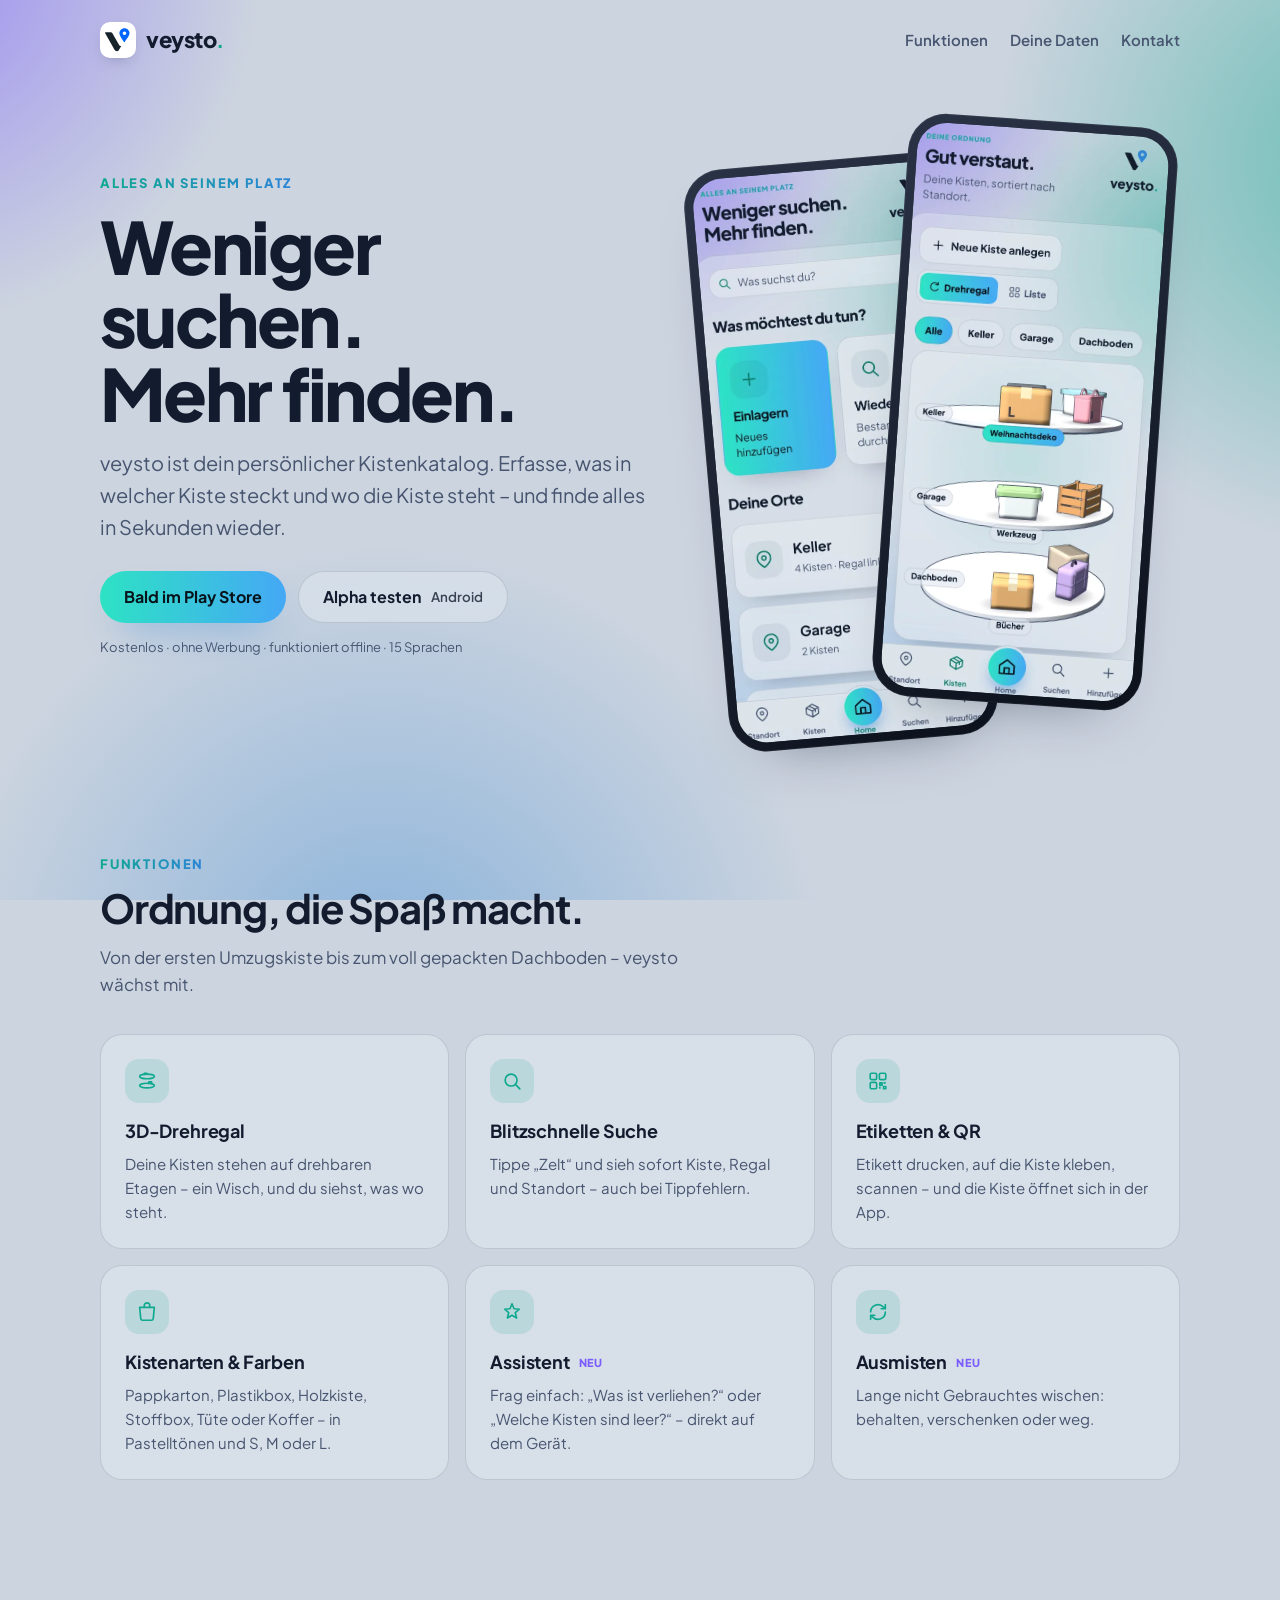
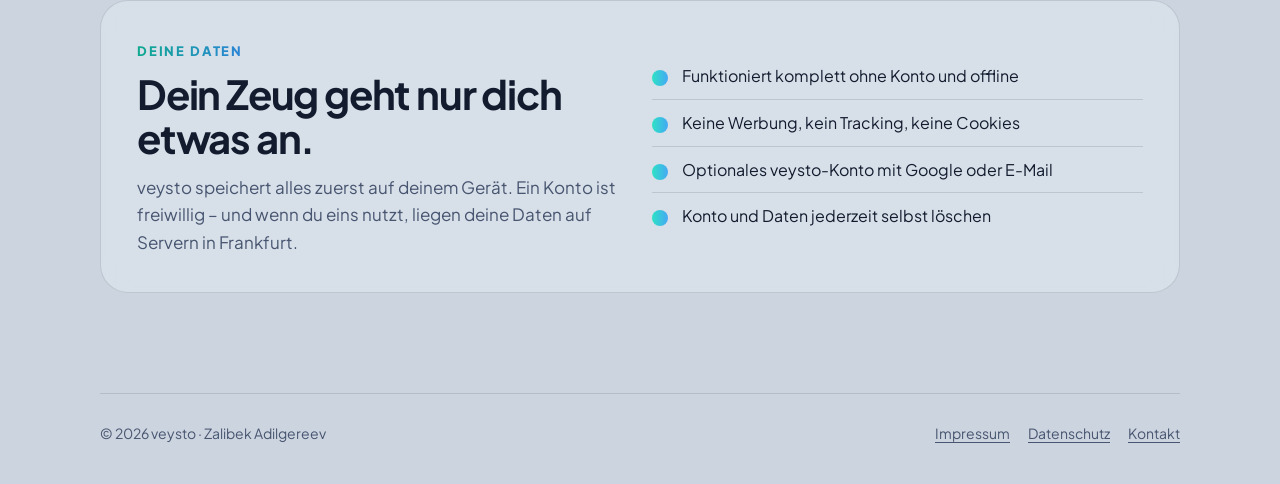
==== index.html @ 1f77a946 "Website veysto.com: Startseite, Impressum, Datenschutz Co-Authored-By: Claude Opus 5.5 <noreply@anth" ====
<!DOCTYPE html>
<html lang="de">
<head>
<meta charset="utf-8">
<meta name="viewport" content="width=device-width, initial-scale=1, viewport-fit=cover">
<title>veysto. – Weniger suchen. Mehr finden.</title>
<meta name="description" content="veysto ist dein persönlicher Kistenkatalog: Kisten, Orte und Dinge erfassen, mit QR-Etiketten versehen und in Sekunden wiederfinden.">
<meta name="theme-color" content="#ccd4df" media="(prefers-color-scheme: light)">
<meta name="theme-color" content="#0d1119" media="(prefers-color-scheme: dark)">
<link rel="icon" href="assets/icon.svg" type="image/svg+xml">
<link rel="preload" href="assets/jakarta.woff2" as="font" type="font/woff2" crossorigin>
<link rel="stylesheet" href="assets/site.css">
<meta property="og:title" content="veysto. – Weniger suchen. Mehr finden.">
<meta property="og:description" content="Dein persönlicher Kistenkatalog für Keller, Dachboden und Garage.">
<meta property="og:image" content="https://veysto.com/assets/shelf-light.webp">
</head>
<body>
<div class="wrap">
<header class="top">
 <a class="brand" href="./"><img src="assets/icon.svg" alt=""><span>veysto<b>.</b></span></a>
 <nav class="top"><a href="#funktionen">Funktionen</a><a href="#datenschutz">Deine Daten</a><a href="mailto:kontakt@veysto.com">Kontakt</a></nav>
</header>

<main>
<section class="hero">
 <div>
  <span class="eyebrow">Alles an seinem Platz</span>
  <h1>Weniger suchen.<br>Mehr finden.</h1>
  <p class="lead">veysto ist dein persönlicher Kistenkatalog. Erfasse, was in welcher Kiste steckt und wo die Kiste steht – und finde alles in Sekunden wieder.</p>
  <div class="cta">
   <span class="btn primary">Bald im Play Store</span>
   <a class="btn" href="mailto:kontakt@veysto.com?subject=Android-Alpha">Alpha testen <small>Android</small></a>
  </div>
  <p class="note">Kostenlos · ohne Werbung · funktioniert offline · 15 Sprachen</p>
 </div>
 <div class="phones" aria-hidden="true">
  <div class="phone a"><img class="light" src="assets/home-light.webp" alt=""><img class="dark" src="assets/home-dark.webp" alt=""></div>
  <div class="phone b"><img class="light" src="assets/shelf-light.webp" alt=""><img class="dark" src="assets/shelf-dark.webp" alt=""></div>
 </div>
</section>

<section id="funktionen">
 <span class="eyebrow">Funktionen</span>
 <h2>Ordnung, die Spaß macht.</h2>
 <p class="sub">Von der ersten Umzugskiste bis zum voll gepackten Dachboden – veysto wächst mit.</p>
 <div class="grid">
  <div class="card"><div class="ic"><svg viewBox="0 0 24 24" fill="none" stroke="currentColor" stroke-width="1.8" stroke-linecap="round" stroke-linejoin="round"><ellipse cx="12" cy="7" rx="8" ry="2.5"/><ellipse cx="12" cy="17" rx="8" ry="2.5"/><path d="M9 4.8v-1.3h3v1.3M14 14.8v-1.8h3v1.8"/></svg></div><h3>3D-Drehregal</h3><p>Deine Kisten stehen auf drehbaren Etagen – ein Wisch, und du siehst, was wo steht.</p></div>
  <div class="card"><div class="ic"><svg viewBox="0 0 24 24" fill="none" stroke="currentColor" stroke-width="1.8" stroke-linecap="round"><circle cx="11" cy="11" r="6.5"/><path d="m16 16 4.5 4.5"/></svg></div><h3>Blitzschnelle Suche</h3><p>Tippe „Zelt“ und sieh sofort Kiste, Regal und Standort – auch bei Tippfehlern.</p></div>
  <div class="card"><div class="ic"><svg viewBox="0 0 24 24" fill="none" stroke="currentColor" stroke-width="1.8" stroke-linejoin="round"><rect x="3.5" y="3.5" width="7" height="7" rx="1.5"/><rect x="13.5" y="3.5" width="7" height="7" rx="1.5"/><rect x="3.5" y="13.5" width="7" height="7" rx="1.5"/><path d="M14 14h2.5v2.5H14zM18 18h2.5v2.5H18zM18 14h2.5M14 18v2.5"/></svg></div><h3>Etiketten &amp; QR</h3><p>Etikett drucken, auf die Kiste kleben, scannen – und die Kiste öffnet sich in der App.</p></div>
  <div class="card"><div class="ic"><svg viewBox="0 0 24 24" fill="none" stroke="currentColor" stroke-width="1.8" stroke-linecap="round" stroke-linejoin="round"><path d="M4 7h16l-1.2 12.2a2 2 0 0 1-2 1.8H7.2a2 2 0 0 1-2-1.8z"/><path d="M9 7V5a3 3 0 0 1 6 0v2"/></svg></div><h3>Kistenarten &amp; Farben</h3><p>Pappkarton, Plastikbox, Holzkiste, Stoffbox, Tüte oder Koffer – in Pastelltönen und S, M oder L.</p></div>
  <div class="card"><div class="ic"><svg viewBox="0 0 24 24" fill="none" stroke="currentColor" stroke-width="1.8" stroke-linecap="round" stroke-linejoin="round"><path d="M12 3l2.2 5.4L20 9l-4.4 3.8L17 18.5 12 15.6 7 18.5l1.4-5.7L4 9l5.8-.6z"/></svg></div><h3>Assistent <span class="tag">Neu</span></h3><p>Frag einfach: „Was ist verliehen?“ oder „Welche Kisten sind leer?“ – direkt auf dem Gerät.</p></div>
  <div class="card"><div class="ic"><svg viewBox="0 0 24 24" fill="none" stroke="currentColor" stroke-width="1.8" stroke-linecap="round" stroke-linejoin="round"><path d="M4 12a8 8 0 0 1 13.7-5.6L20 8.5M20 4v4.5h-4.5M20 12a8 8 0 0 1-13.7 5.6L4 15.5M4 20v-4.5h4.5"/></svg></div><h3>Ausmisten <span class="tag">Neu</span></h3><p>Lange nicht Gebrauchtes wischen: behalten, verschenken oder weg.</p></div>
 </div>
</section>

<section id="datenschutz">
 <div class="privacy">
  <div>
   <span class="eyebrow">Deine Daten</span>
   <h2>Dein Zeug geht nur dich etwas an.</h2>
   <p class="sub" style="margin:0">veysto speichert alles zuerst auf deinem Gerät. Ein Konto ist freiwillig – und wenn du eins nutzt, liegen deine Daten auf Servern in Frankfurt.</p>
  </div>
  <ul>
   <li>Funktioniert komplett ohne Konto und offline</li>
   <li>Keine Werbung, kein Tracking, keine Cookies</li>
   <li>Optionales veysto-Konto mit Google oder E-Mail</li>
   <li>Konto und Daten jederzeit selbst löschen</li>
  </ul>
 </div>
</section>
</main>

<footer>
 <span>© 2026 veysto · Zalibek Adilgereev</span>
 <span><a href="impressum.html">Impressum</a><a href="datenschutz.html">Datenschutz</a><a href="mailto:kontakt@veysto.com">Kontakt</a></span>
</footer>
</div>
</body>
</html>
---- assets/site.css ----
@font-face{font-family:"Plus Jakarta Sans";src:url(jakarta.woff2) format("woff2");font-weight:200 800;font-display:swap}
:root{--bg:#ccd4df;--paper:rgba(222,229,238,.62);--solid:#dbe2eb;--ink:#121c2e;--muted:#475570;--line:rgba(21,32,51,.13);--a1:#0fa98f;--a2:#2b84d6;--a3:#7b5cff;--grad:linear-gradient(90deg,#2de2c4,#45a8f5);--cloud:.75;--shadow:0 30px 60px -40px rgba(23,35,58,.55);color-scheme:light}
@media (prefers-color-scheme:dark){:root{--bg:#0d1119;--paper:rgba(255,255,255,.05);--solid:#161d2a;--ink:#eef3fa;--muted:#94a1b6;--line:rgba(255,255,255,.1);--a1:#2de2c4;--a2:#45a8f5;--grad:linear-gradient(90deg,#2de2c4,#45a8f5);--cloud:.5;--shadow:0 30px 60px -40px rgba(0,0,0,.9);color-scheme:dark}}
*{box-sizing:border-box}
html{-webkit-text-size-adjust:100%;scroll-behavior:smooth}
body{margin:0;font-family:"Plus Jakarta Sans",system-ui,-apple-system,"Segoe UI",Roboto,sans-serif;color:var(--ink);line-height:1.6;background:radial-gradient(520px 520px at -8% -4%,color-mix(in srgb,var(--a3) calc(var(--cloud)*80%),transparent),transparent 70%),radial-gradient(560px 560px at 108% 18%,color-mix(in srgb,var(--a1) calc(var(--cloud)*70%),transparent),transparent 70%),radial-gradient(640px 640px at 30% 110%,color-mix(in srgb,var(--a2) calc(var(--cloud)*55%),transparent),transparent 70%),var(--bg);background-attachment:fixed;min-height:100vh}
a{color:var(--a2);text-underline-offset:3px}
.wrap{width:min(1080px,100% - 40px);margin:0 auto}
header.top{display:flex;align-items:center;justify-content:space-between;padding:22px 0}
.brand{display:flex;align-items:center;gap:10px;font-weight:800;font-size:22px;letter-spacing:-.02em;color:var(--ink);text-decoration:none}
.brand img{width:36px;height:36px;border-radius:10px;box-shadow:0 6px 18px -10px rgba(23,35,58,.6)}
.brand b{color:var(--a1)}
nav.top a{color:var(--muted);text-decoration:none;font-weight:600;font-size:15px;margin-left:22px}
nav.top a:hover{color:var(--ink)}
.hero{display:grid;grid-template-columns:1.05fr .95fr;gap:40px;align-items:center;padding:40px 0 70px}
.eyebrow{display:inline-block;font-size:13px;font-weight:800;letter-spacing:.14em;text-transform:uppercase;background:linear-gradient(90deg,var(--a1),var(--a2));-webkit-background-clip:text;background-clip:text;color:transparent}
h1{font-size:clamp(40px,6.4vw,72px);line-height:1.02;letter-spacing:-.035em;margin:14px 0 18px;font-weight:800}
.lead{font-size:clamp(17px,2vw,20px);color:var(--muted);max-width:30em;margin:0 0 28px}
.cta{display:flex;flex-wrap:wrap;gap:12px;align-items:center}
.btn{display:inline-flex;align-items:center;gap:10px;height:52px;padding:0 24px;border-radius:999px;font-weight:700;font-size:16px;text-decoration:none;border:1px solid var(--line);color:var(--ink);background:var(--paper);backdrop-filter:blur(12px)}
.btn.primary{background:var(--grad);color:#07131a;border:0;box-shadow:0 18px 36px -20px color-mix(in srgb,var(--a2) 80%,transparent)}
.btn small{font-weight:600;opacity:.8}
.note{font-size:13px;color:var(--muted);margin-top:14px}
.phones{position:relative;height:600px}
.phone{position:absolute;width:270px;aspect-ratio:390/844;border-radius:38px;padding:9px;background:linear-gradient(150deg,#2a3346,#0c111b);box-shadow:var(--shadow),0 0 0 1px rgba(255,255,255,.06) inset}
.phone img{display:block;width:100%;height:100%;object-fit:cover;object-position:top;border-radius:30px}
.phone.a{left:4%;top:40px;transform:rotate(-5deg)}
.phone.b{right:4%;top:0;transform:rotate(4deg)}
.phone .dark{display:none}
@media (prefers-color-scheme:dark){.phone .light{display:none}.phone .dark{display:block}}
section{padding:60px 0}
h2{font-size:clamp(28px,4vw,40px);letter-spacing:-.03em;line-height:1.1;margin:10px 0 14px}
.sub{color:var(--muted);max-width:36em;margin:0 0 36px;font-size:17px}
.grid{display:grid;grid-template-columns:repeat(3,1fr);gap:16px}
.card{background:var(--paper);border:1px solid var(--line);border-radius:22px;padding:24px;backdrop-filter:blur(14px)}
.card .ic{width:44px;height:44px;border-radius:14px;display:grid;place-items:center;background:color-mix(in srgb,var(--a1) 14%,transparent);color:var(--a1);margin-bottom:14px}
.card .ic svg{width:22px;height:22px}
.card h3{margin:0 0 6px;font-size:18px;letter-spacing:-.01em}
.card p{margin:0;color:var(--muted);font-size:15px}
.tag{display:inline-block;font-size:11px;font-weight:800;letter-spacing:.08em;text-transform:uppercase;color:var(--a3);margin-left:6px;vertical-align:2px}
.privacy{display:grid;grid-template-columns:1fr 1fr;gap:24px;align-items:center;background:var(--paper);border:1px solid var(--line);border-radius:28px;padding:36px;backdrop-filter:blur(14px)}
.privacy ul{margin:0;padding:0;list-style:none}
.privacy li{padding:10px 0 10px 30px;position:relative;border-bottom:1px solid var(--line)}
.privacy li:last-child{border:0}
.privacy li:before{content:"";position:absolute;left:0;top:17px;width:16px;height:16px;border-radius:50%;background:var(--grad)}
footer{border-top:1px solid var(--line);margin-top:40px;padding:28px 0 40px;color:var(--muted);font-size:14px;display:flex;flex-wrap:wrap;gap:16px;justify-content:space-between}
footer a{color:var(--muted);margin-left:18px}
.legal{max-width:760px;padding:20px 0 40px}
.legal h1{font-size:clamp(34px,5vw,48px)}
.legal h2{font-size:22px;margin:36px 0 8px}
.legal h3{font-size:17px;margin:22px 0 4px}
.legal p,.legal li{color:var(--ink);font-size:16px}
.legal .muted{color:var(--muted)}
.legal address{font-style:normal}
@media (max-width:860px){.hero{grid-template-columns:1fr;padding-top:10px}.phones{height:520px}.phone{width:230px}.grid{grid-template-columns:1fr 1fr}.privacy{grid-template-columns:1fr;padding:26px}nav.top a:not(:last-child){display:none}}
@media (max-width:560px){.grid{grid-template-columns:1fr}.phones{height:440px}.phone{width:190px;border-radius:30px;padding:7px}.phone img{border-radius:24px}footer a{margin:0 16px 0 0}}
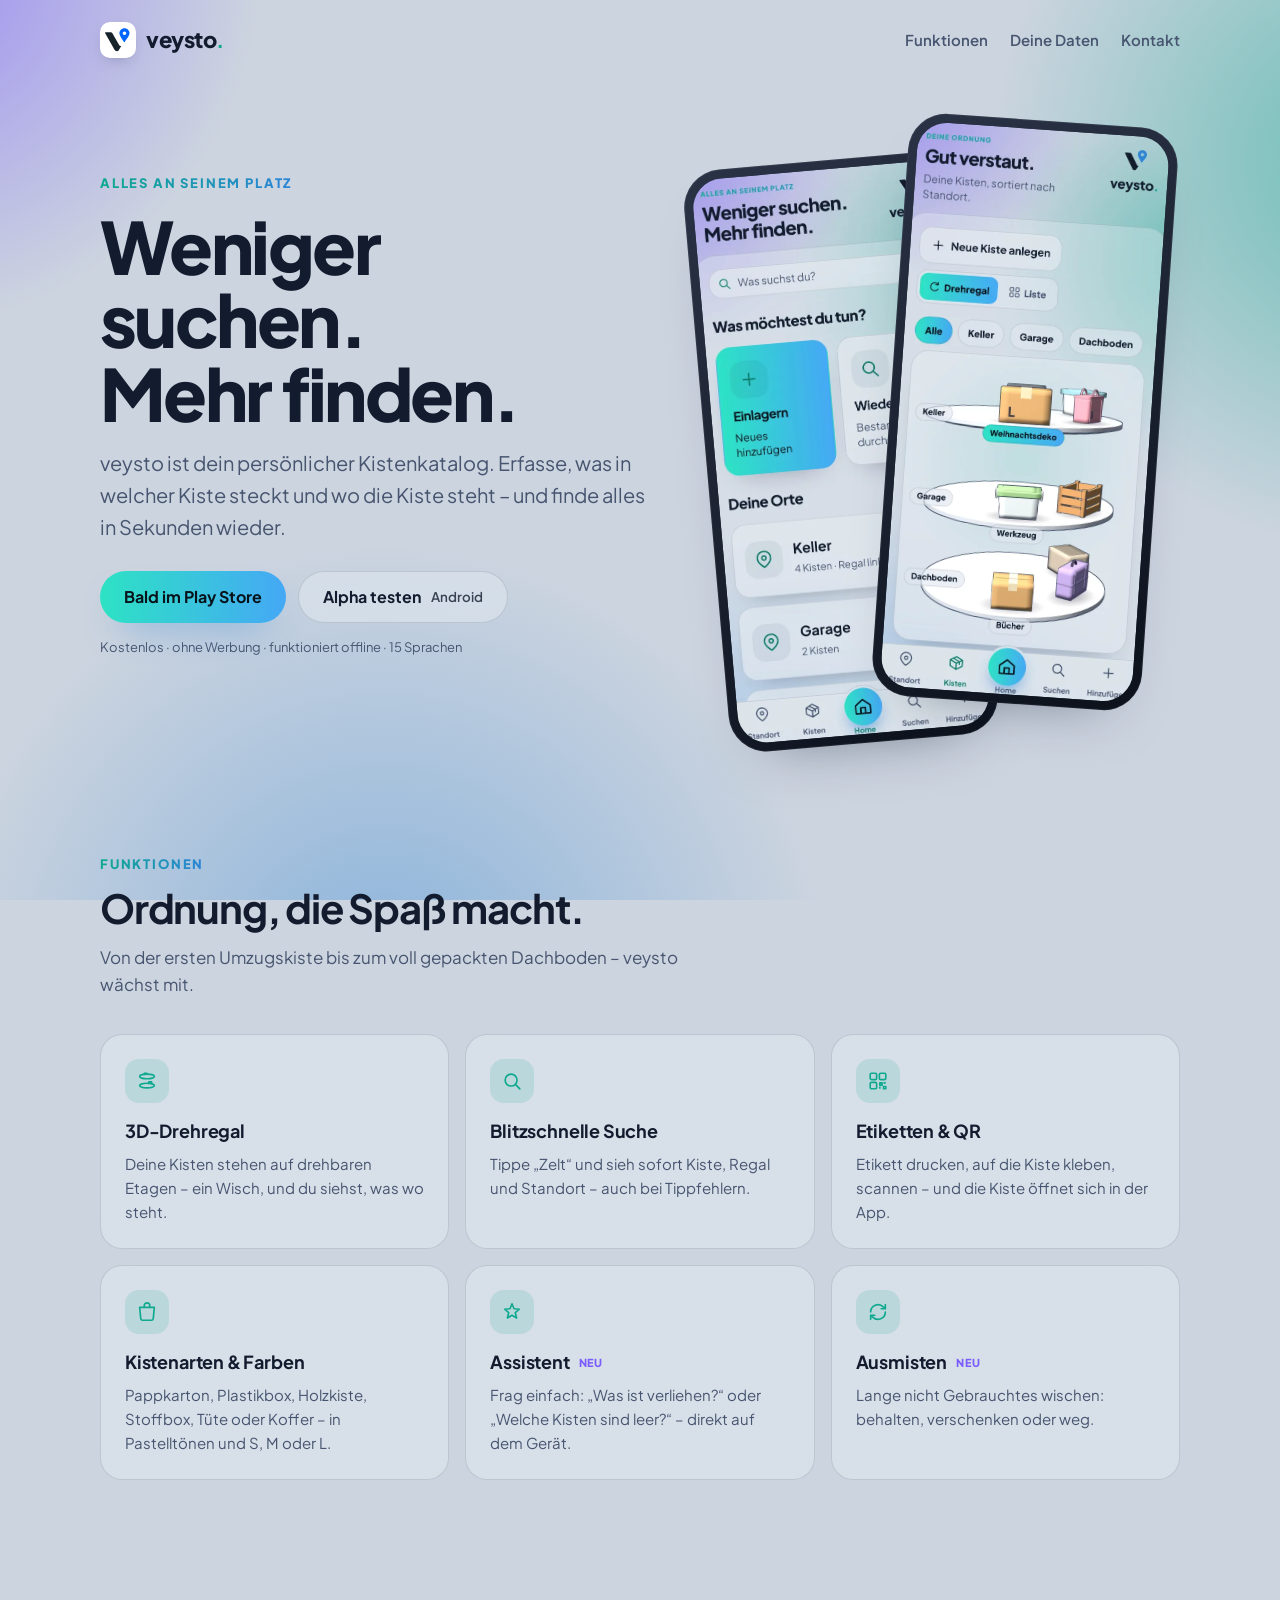
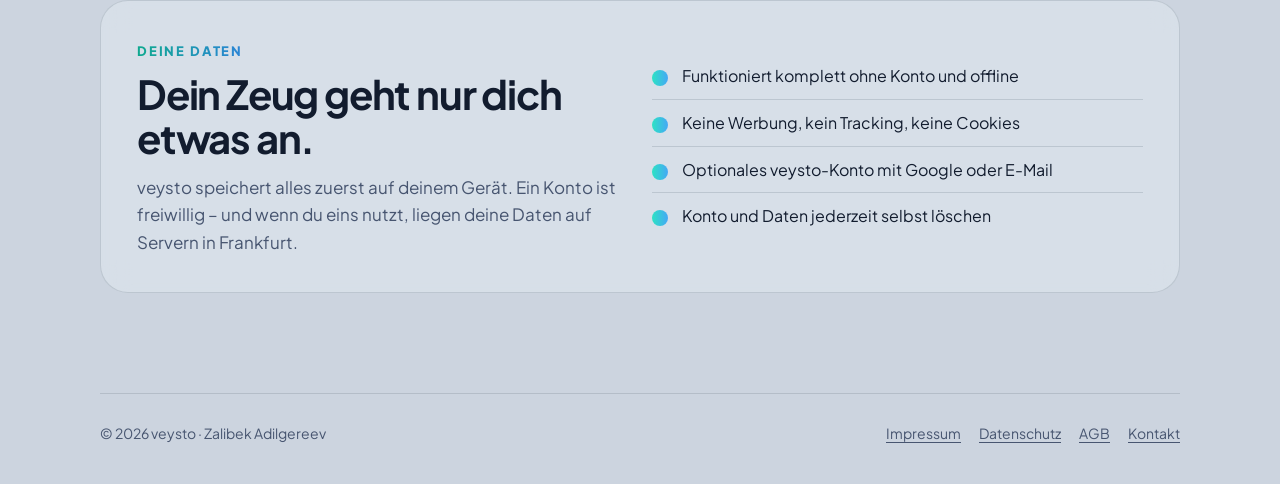
==== commit 74cc5512: "AGB für Premium, Datenschutz: RevenueCat und Gemini Co-Authored-By: Claude Opus 5.5 <noreply@anthrop" ====
--- a/index.html
+++ b/index.html
@@ -72,7 +72,7 @@
 
 <footer>
  <span>© 2026 veysto · Zalibek Adilgereev</span>
- <span><a href="impressum.html">Impressum</a><a href="datenschutz.html">Datenschutz</a><a href="mailto:kontakt@veysto.com">Kontakt</a></span>
+ <span><a href="impressum.html">Impressum</a><a href="datenschutz.html">Datenschutz</a><a href="agb.html">AGB</a><a href="mailto:kontakt@veysto.com">Kontakt</a></span>
 </footer>
 </div>
 </body>
